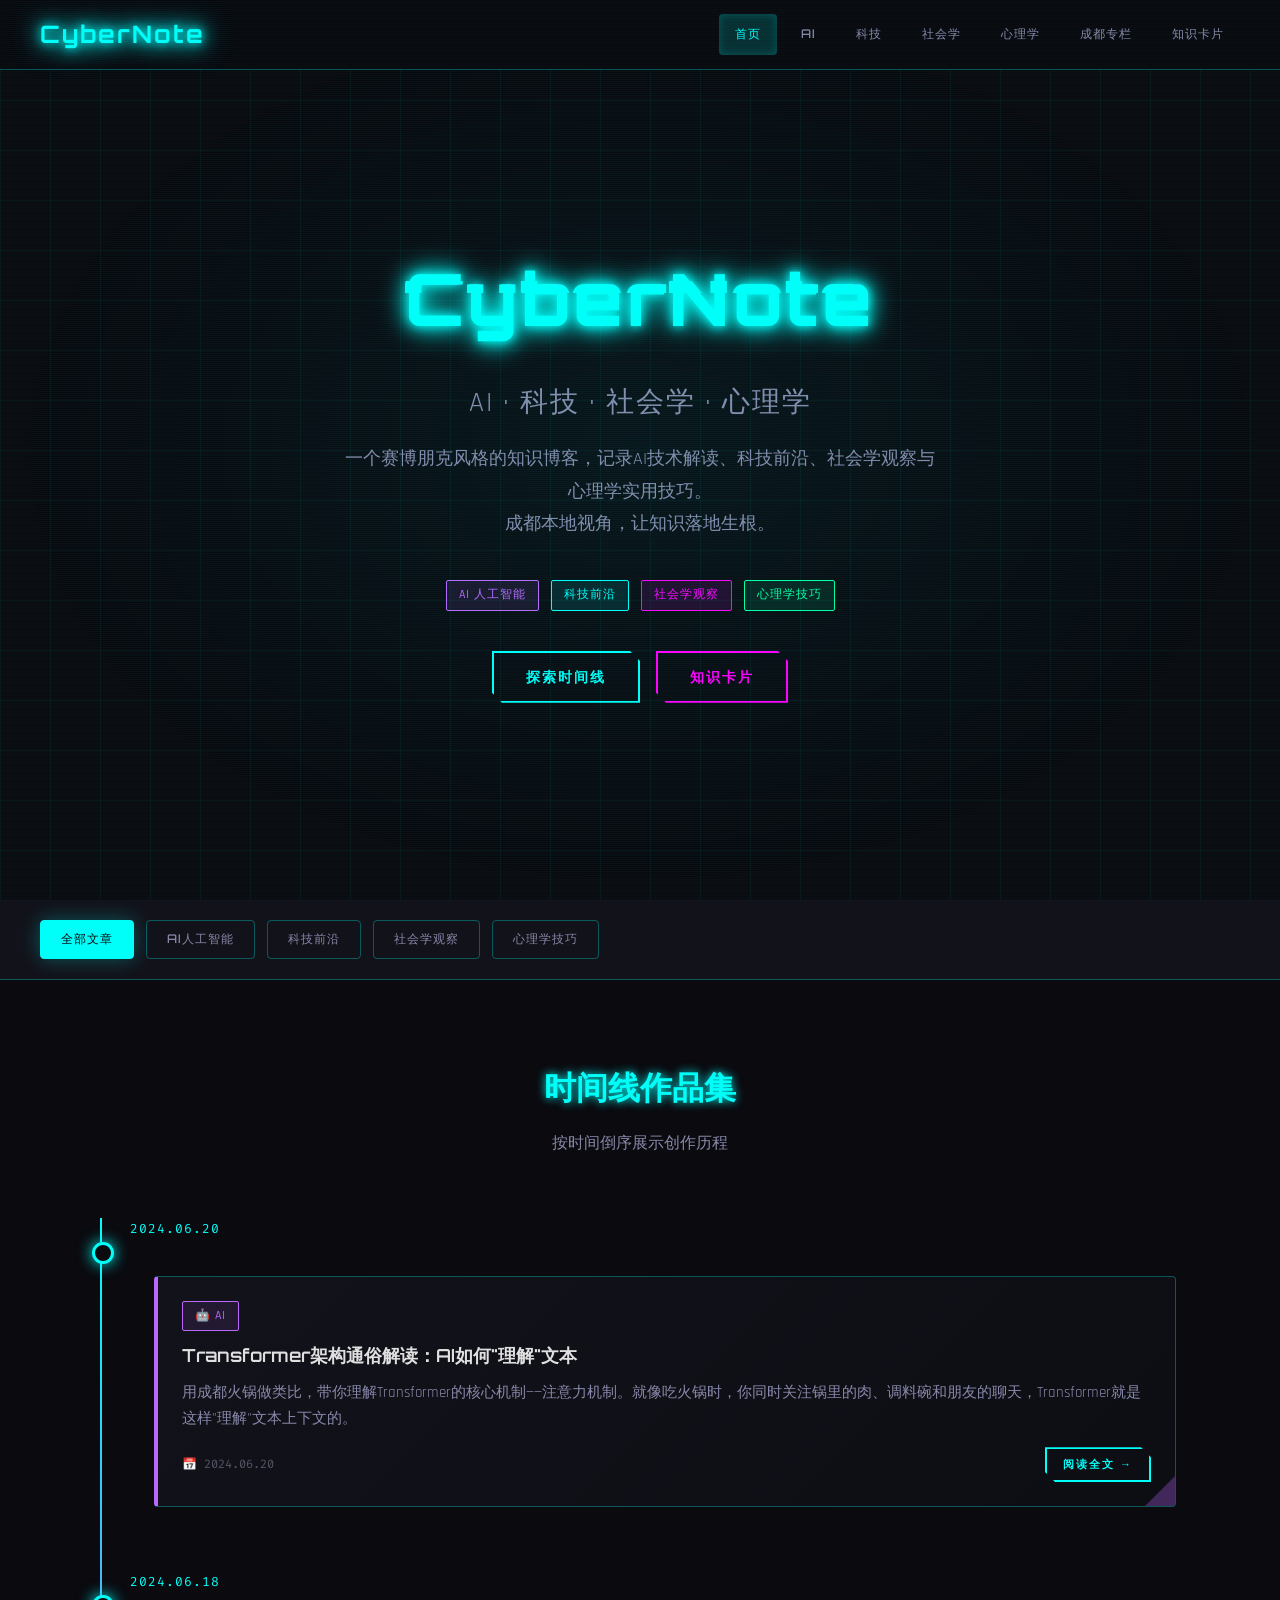
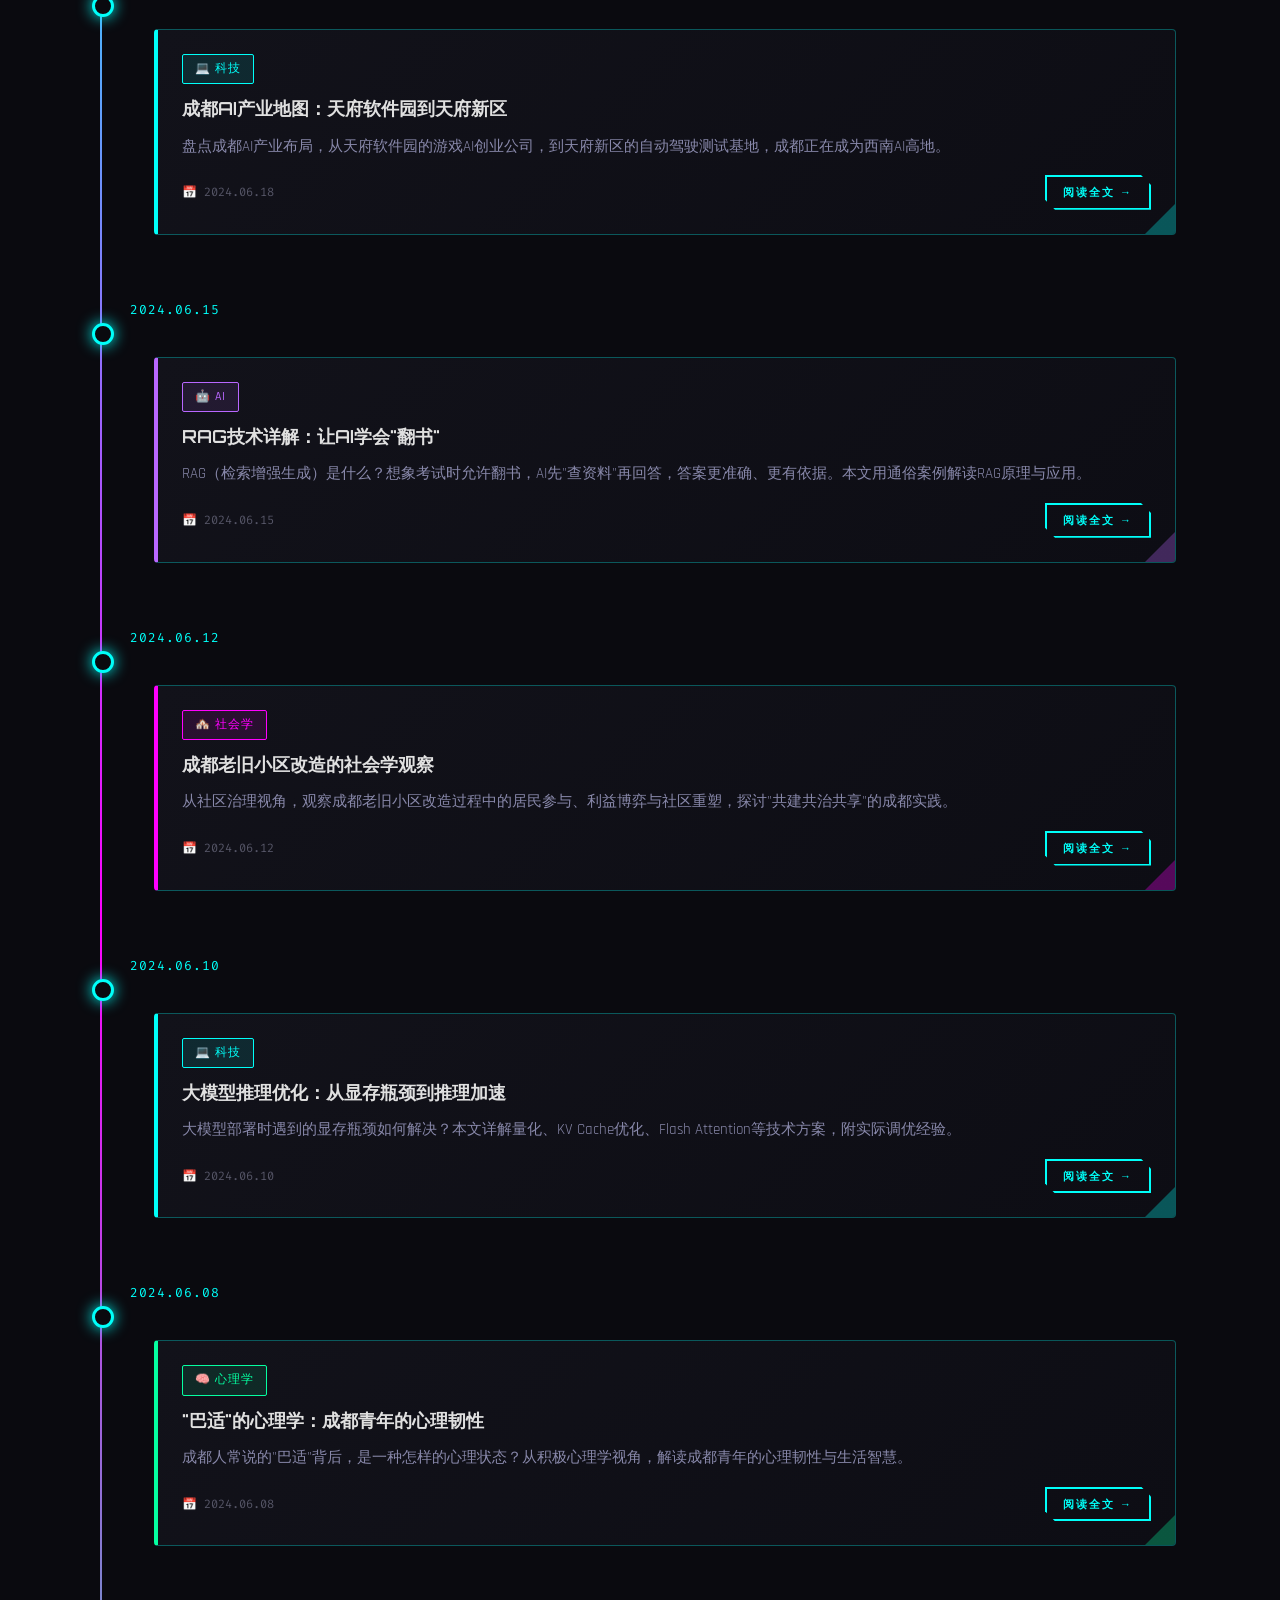
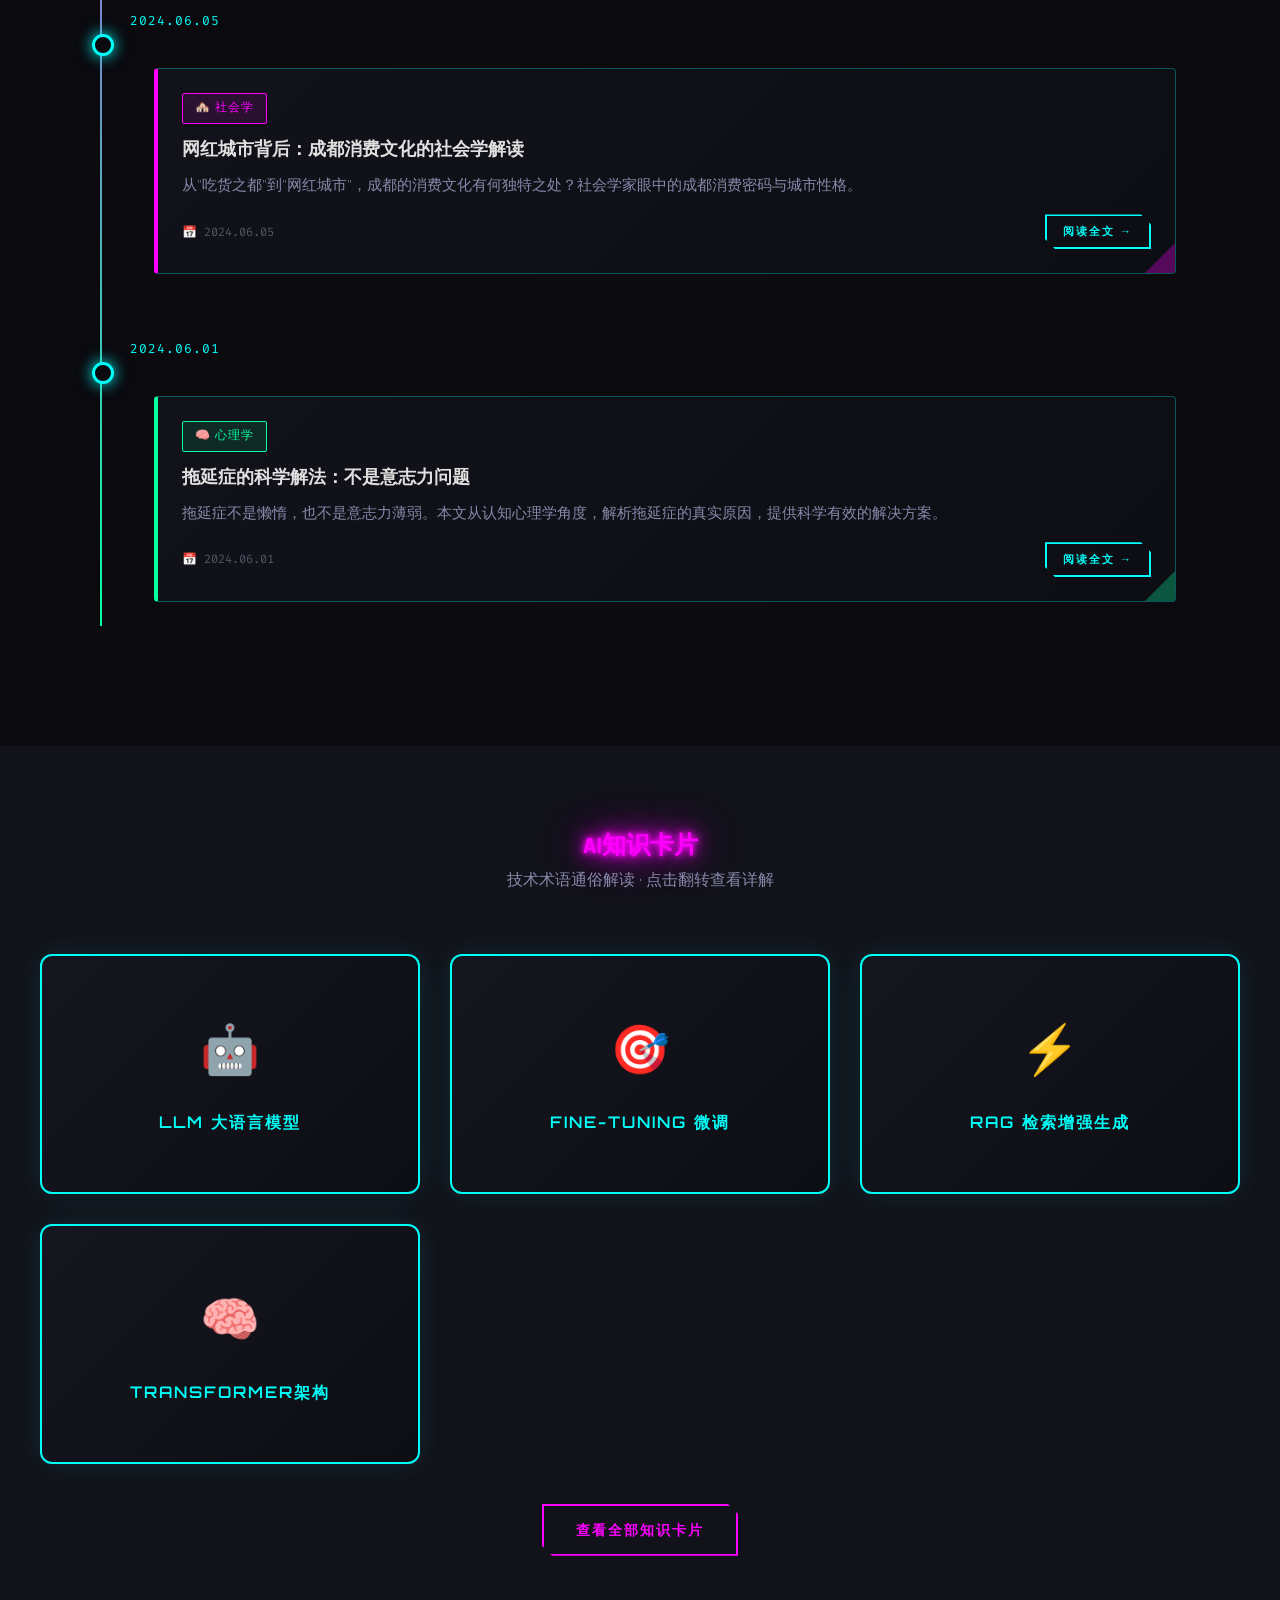
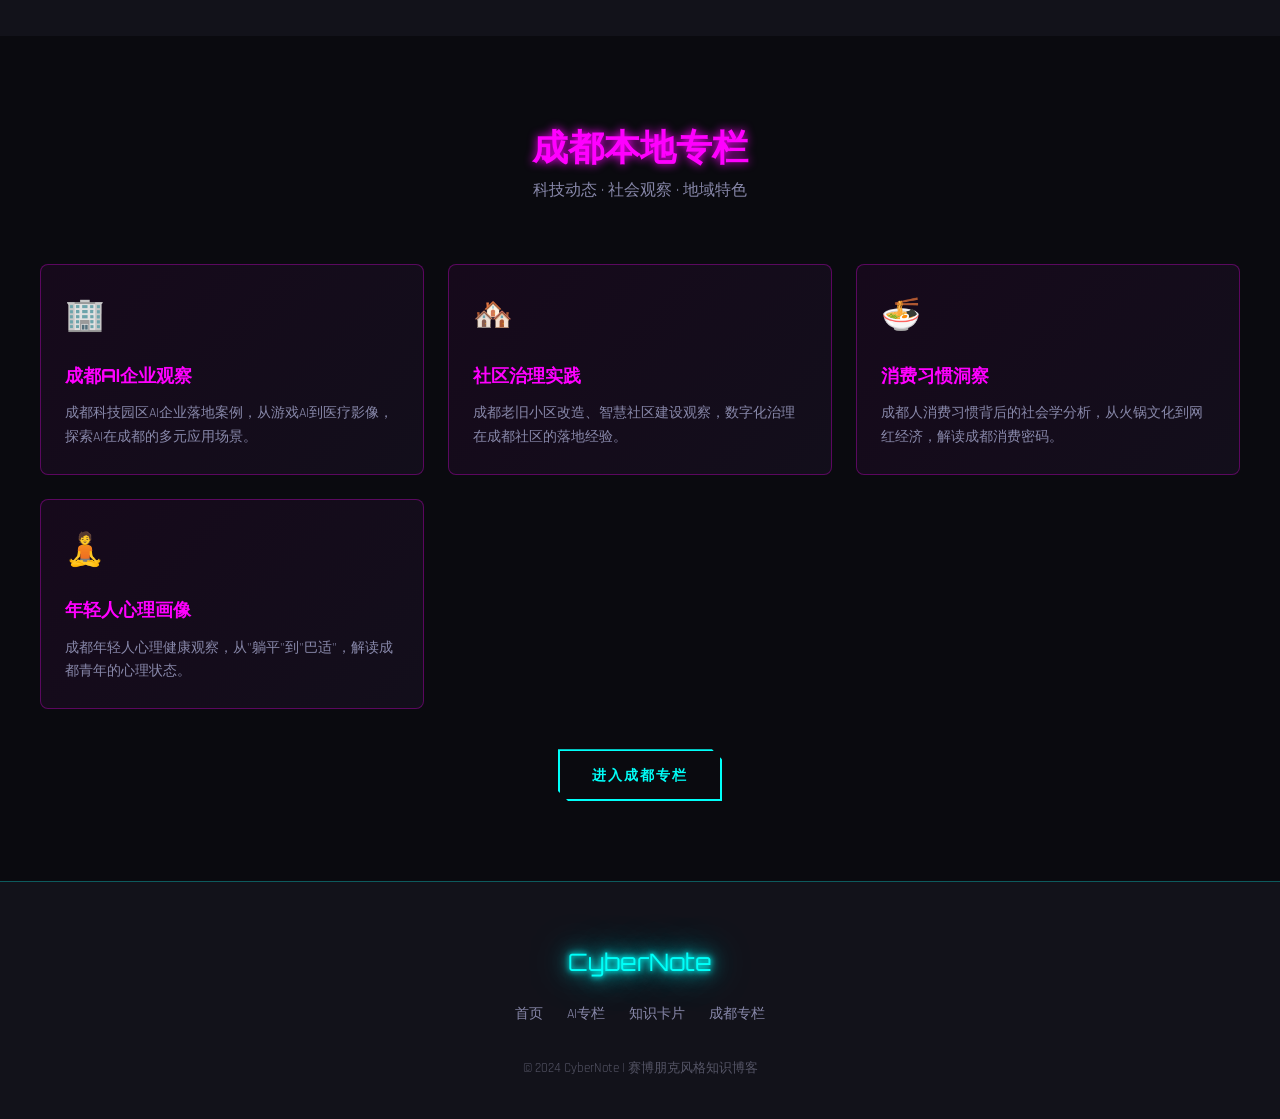
==== index.html @ 1bc3274a "feat: 初始化赛博朋克风格知识博客 - 首页时间线作品集 + 分类筛选 - 5个页面：首页、分类、文章详情、成都专栏、知识卡片 - 赛博朋克视觉特效：扫描线、霓虹发光、故障效果 - 8篇示例文章：" ====
<!DOCTYPE html>
<html lang="zh-CN">
<head>
  <meta charset="UTF-8">
  <meta name="viewport" content="width=device-width, initial-scale=1.0">
  <meta name="description" content="赛博朋克风格个人知识博客 - AI、科技、社会学、心理学">
  <title>CyberNote | 知识博客</title>

  <!-- 样式 -->
  <link rel="stylesheet" href="css/cyberpunk.css">
  <link rel="stylesheet" href="css/style.css">

  <!-- Favicon -->
  <link rel="icon" type="image/svg+xml" href="data:image/svg+xml,<svg xmlns='http://www.w3.org/2000/svg' viewBox='0 0 100 100'><text y='.9em' font-size='90'>⚡</text></svg>">
</head>
<body>
  <!-- 网格背景 -->
  <div class="cyber-grid"></div>

  <!-- 导航栏 -->
  <nav class="navbar">
    <div class="nav-logo">
      <span class="glitch" data-text="CyberNote">CyberNote</span>
    </div>
    <div class="nav-links">
      <a href="index.html" class="nav-link active">首页</a>
      <a href="category.html?cat=ai" class="nav-link">AI</a>
      <a href="category.html?cat=tech" class="nav-link">科技</a>
      <a href="category.html?cat=sociology" class="nav-link">社会学</a>
      <a href="category.html?cat=psychology" class="nav-link">心理学</a>
      <a href="chengdu.html" class="nav-link">成都专栏</a>
      <a href="knowledge.html" class="nav-link">知识卡片</a>
    </div>
  </nav>

  <!-- Hero区域 -->
  <section class="hero">
    <h1 class="hero-title glitch" data-text="CyberNote">CyberNote</h1>
    <p class="hero-subtitle">AI · 科技 · 社会学 · 心理学</p>
    <p class="hero-desc">
      一个赛博朋克风格的知识博客，记录AI技术解读、科技前沿、社会学观察与心理学实用技巧。
      <br>成都本地视角，让知识落地生根。
    </p>

    <div class="hero-tags">
      <span class="cyber-tag ai">AI 人工智能</span>
      <span class="cyber-tag tech">科技前沿</span>
      <span class="cyber-tag sociology">社会学观察</span>
      <span class="cyber-tag psychology">心理学技巧</span>
    </div>

    <div class="hero-cta">
      <a href="#timeline" class="cyber-btn">探索时间线</a>
      <a href="knowledge.html" class="cyber-btn cyber-btn-pink">知识卡片</a>
    </div>
  </section>

  <!-- 分类导航 -->
  <div class="category-nav" id="categoryNav">
    <button class="category-btn active" data-category="all">全部文章</button>
    <button class="category-btn" data-category="ai">AI人工智能</button>
    <button class="category-btn" data-category="tech">科技前沿</button>
    <button class="category-btn" data-category="sociology">社会学观察</button>
    <button class="category-btn" data-category="psychology">心理学技巧</button>
  </div>

  <!-- 时间线作品集 -->
  <section class="timeline-section" id="timeline">
    <div class="timeline-header">
      <h2 class="neon-text">时间线作品集</h2>
      <p style="color: var(--text-secondary);">按时间倒序展示创作历程</p>
    </div>

    <div class="timeline-container" id="timelineContainer">
      <!-- 文章将通过JS动态加载 -->
      <div class="loading" id="loading">
        <div class="loading-bar"></div>
        <div class="loading-bar"></div>
        <div class="loading-bar"></div>
        <div class="loading-bar"></div>
        <div class="loading-bar"></div>
      </div>
    </div>
  </section>

  <!-- AI知识卡片预览 -->
  <section class="knowledge-section">
    <div class="knowledge-header">
      <h2 class="neon-text-pink">AI知识卡片</h2>
      <p style="color: var(--text-secondary);">技术术语通俗解读 · 点击翻转查看详解</p>
    </div>

    <div class="knowledge-grid">
      <div class="knowledge-card">
        <div class="knowledge-card-inner">
          <div class="knowledge-card-front">
            <div class="knowledge-icon">🤖</div>
            <div class="knowledge-title">LLM 大语言模型</div>
          </div>
          <div class="knowledge-card-back">
            <p class="knowledge-desc">
              Large Language Model，像ChatGPT这样的AI，能理解和生成人类语言。
              把它想象成一个读过亿万本书的"超级阅读者"，能回答问题、写文章、甚至写代码。
            </p>
          </div>
        </div>
      </div>

      <div class="knowledge-card">
        <div class="knowledge-card-inner">
          <div class="knowledge-card-front">
            <div class="knowledge-icon">🎯</div>
            <div class="knowledge-title">Fine-tuning 微调</div>
          </div>
          <div class="knowledge-card-back">
            <p class="knowledge-desc">
              就像给AI"上专业课"，在通用能力基础上，针对特定领域（如医疗、法律）进行额外训练，
              让它在该领域表现更专业。
            </p>
          </div>
        </div>
      </div>

      <div class="knowledge-card">
        <div class="knowledge-card-inner">
          <div class="knowledge-card-front">
            <div class="knowledge-icon">⚡</div>
            <div class="knowledge-title">RAG 检索增强生成</div>
          </div>
          <div class="knowledge-card-back">
            <p class="knowledge-desc">
              Retrieval-Augmented Generation，AI先去"查资料"，再回答问题。
              像考试时允许翻书，答案更准确、更有依据。
            </p>
          </div>
        </div>
      </div>

      <div class="knowledge-card">
        <div class="knowledge-card-inner">
          <div class="knowledge-card-front">
            <div class="knowledge-icon">🧠</div>
            <div class="knowledge-title">Transformer架构</div>
          </div>
          <div class="knowledge-card-back">
            <p class="knowledge-desc">
              AI模型的核心"大脑结构"，通过"注意力机制"理解上下文关系。
              想象读书时，你能同时关注这句话和前面的关键词，Transformer就是这样"理解"文本的。
            </p>
          </div>
        </div>
      </div>
    </div>

    <div style="text-align: center; margin-top: 40px;">
      <a href="knowledge.html" class="cyber-btn cyber-btn-pink">查看全部知识卡片</a>
    </div>
  </section>

  <!-- 成都本地专栏预览 -->
  <section class="chengdu-section">
    <div class="chengdu-header">
      <h2 class="neon-text-pink">成都本地专栏</h2>
      <p style="color: var(--text-secondary);">科技动态 · 社会观察 · 地域特色</p>
    </div>

    <div class="chengdu-grid">
      <div class="chengdu-card">
        <div class="chengdu-card-icon">🏢</div>
        <h3>成都AI企业观察</h3>
        <p>成都科技园区AI企业落地案例，从游戏AI到医疗影像，探索AI在成都的多元应用场景。</p>
      </div>

      <div class="chengdu-card">
        <div class="chengdu-card-icon">🏘️</div>
        <h3>社区治理实践</h3>
        <p>成都老旧小区改造、智慧社区建设观察，数字化治理在成都社区的落地经验。</p>
      </div>

      <div class="chengdu-card">
        <div class="chengdu-card-icon">🍜</div>
        <h3>消费习惯洞察</h3>
        <p>成都人消费习惯背后的社会学分析，从火锅文化到网红经济，解读成都消费密码。</p>
      </div>

      <div class="chengdu-card">
        <div class="chengdu-card-icon">🧘</div>
        <h3>年轻人心理画像</h3>
        <p>成都年轻人心理健康观察，从"躺平"到"巴适"，解读成都青年的心理状态。</p>
      </div>
    </div>

    <div style="text-align: center; margin-top: 40px;">
      <a href="chengdu.html" class="cyber-btn">进入成都专栏</a>
    </div>
  </section>

  <!-- Footer -->
  <footer class="footer">
    <div class="footer-logo">
      <span class="neon-text">CyberNote</span>
    </div>
    <div class="footer-links">
      <a href="index.html" class="footer-link">首页</a>
      <a href="category.html?cat=ai" class="footer-link">AI专栏</a>
      <a href="knowledge.html" class="footer-link">知识卡片</a>
      <a href="chengdu.html" class="footer-link">成都专栏</a>
    </div>
    <p class="footer-copyright">
      © 2024 CyberNote | 赛博朋克风格知识博客
    </p>
  </footer>

  <!-- JavaScript -->
  <script src="js/main.js"></script>
</body>
</html>
---- css/cyberpunk.css ----
/* ==========================================
   赛博朋克核心特效 - Cyberpunk Effects
   ========================================== */

/* Google Fonts: 科技感字体 */
@import url('https://fonts.googleapis.com/css2?family=Orbitron:wght@400;500;600;700;800;900&family=Rajdhani:wght@300;400;500;600;700&family=Fira+Code:wght@300;400;500;600;700&display=swap');

/* ==========================================
   CSS变量 - 配色方案
   ========================================== */
:root {
  /* 背景色 */
  --bg-primary: #0a0a0f;
  --bg-secondary: #12121a;
  --bg-tertiary: #0d0d14;
  --bg-card: #16161f;

  /* 霓虹色调 */
  --neon-cyan: #00fff9;
  --neon-pink: #ff00ff;
  --neon-red: #ff2a6d;
  --neon-green: #05ffa1;
  --neon-purple: #b967ff;
  --neon-yellow: #f9f002;
  --neon-orange: #ff6b35;

  /* 文字色 */
  --text-primary: #e0e0e0;
  --text-secondary: #8888aa;
  --text-muted: #555566;
  --text-highlight: #00fff9;

  /* 边框色 */
  --border-cyan: rgba(0, 255, 249, 0.3);
  --border-pink: rgba(255, 0, 255, 0.3);

  /* 发光效果 */
  --glow-cyan: 0 0 10px #00fff9, 0 0 20px #00fff9, 0 0 30px #00fff9;
  --glow-pink: 0 0 10px #ff00ff, 0 0 20px #ff00ff, 0 0 30px #ff00ff;
  --glow-green: 0 0 10px #05ffa1, 0 0 20px #05ffa1, 0 0 30px #05ffa1;
}

/* ==========================================
   CRT扫描线效果
   ========================================== */
body::before {
  content: '';
  position: fixed;
  top: 0;
  left: 0;
  width: 100%;
  height: 100%;
  background: repeating-linear-gradient(
    0deg,
    rgba(0, 255, 249, 0.03) 0px,
    rgba(0, 255, 249, 0.03) 1px,
    transparent 1px,
    transparent 2px
  );
  pointer-events: none;
  z-index: 99999;
  animation: scanlines 8s linear infinite;
}

@keyframes scanlines {
  0% { background-position: 0 0; }
  100% { background-position: 0 100%; }
}

/* ==========================================
   网格背景
   ========================================== */
.cyber-grid {
  position: fixed;
  top: 0;
  left: 0;
  width: 100%;
  height: 100%;
  background-image:
    linear-gradient(rgba(0, 255, 249, 0.05) 1px, transparent 1px),
    linear-gradient(90deg, rgba(0, 255, 249, 0.05) 1px, transparent 1px);
  background-size: 50px 50px;
  pointer-events: none;
  z-index: -1;
}

/* ==========================================
   霓虹文字效果
   ========================================== */
.neon-text {
  color: var(--neon-cyan);
  text-shadow:
    0 0 5px var(--neon-cyan),
    0 0 10px var(--neon-cyan),
    0 0 20px var(--neon-cyan),
    0 0 40px var(--neon-cyan);
}

.neon-text-pink {
  color: var(--neon-pink);
  text-shadow:
    0 0 5px var(--neon-pink),
    0 0 10px var(--neon-pink),
    0 0 20px var(--neon-pink),
    0 0 40px var(--neon-pink);
}

.neon-text-green {
  color: var(--neon-green);
  text-shadow:
    0 0 5px var(--neon-green),
    0 0 10px var(--neon-green),
    0 0 20px var(--neon-green);
}

/* ==========================================
   故障文字效果 (Glitch Effect)
   ========================================== */
.glitch {
  position: relative;
  animation: glitch-skew 1s infinite linear alternate-reverse;
}

.glitch::before,
.glitch::after {
  content: attr(data-text);
  position: absolute;
  top: 0;
  left: 0;
  width: 100%;
  height: 100%;
}

.glitch::before {
  left: 2px;
  text-shadow: -2px 0 var(--neon-pink);
  clip: rect(44px, 450px, 56px, 0);
  animation: glitch-anim 5s infinite linear alternate-reverse;
}

.glitch::after {
  left: -2px;
  text-shadow: -2px 0 var(--neon-cyan);
  clip: rect(44px, 450px, 56px, 0);
  animation: glitch-anim2 1s infinite linear alternate-reverse;
}

@keyframes glitch-anim {
  0% { clip: rect(31px, 9999px, 94px, 0); }
  5% { clip: rect(70px, 9999px, 71px, 0); }
  10% { clip: rect(29px, 9999px, 24px, 0); }
  15% { clip: rect(54px, 9999px, 36px, 0); }
  20% { clip: rect(80px, 9999px, 14px, 0); }
  25% { clip: rect(75px, 9999px, 65px, 0); }
  30% { clip: rect(23px, 9999px, 89px, 0); }
  35% { clip: rect(15px, 9999px, 91px, 0); }
  40% { clip: rect(54px, 9999px, 65px, 0); }
  45% { clip: rect(75px, 9999px, 65px, 0); }
  50% { clip: rect(70px, 9999px, 14px, 0); }
  55% { clip: rect(56px, 9999px, 29px, 0); }
  60% { clip: rect(44px, 9999px, 54px, 0); }
  65% { clip: rect(36px, 9999px, 39px, 0); }
  70% { clip: rect(67px, 9999px, 21px, 0); }
  75% { clip: rect(32px, 9999px, 85px, 0); }
  80% { clip: rect(24px, 9999px, 23px, 0); }
  85% { clip: rect(57px, 9999px, 98px, 0); }
  90% { clip: rect(31px, 9999px, 44px, 0); }
  95% { clip: rect(28px, 9999px, 89px, 0); }
  100% { clip: rect(31px, 9999px, 94px, 0); }
}

@keyframes glitch-anim2 {
  0% { clip: rect(65px, 9999px, 99px, 0); }
  5% { clip: rect(52px, 9999px, 60px, 0); }
  10% { clip: rect(79px, 9999px, 53px, 0); }
  15% { clip: rect(75px, 9999px, 14px, 0); }
  20% { clip: rect(23px, 9999px, 89px, 0); }
  25% { clip: rect(15px, 9999px, 91px, 0); }
  30% { clip: rect(70px, 9999px, 14px, 0); }
  35% { clip: rect(44px, 9999px, 54px, 0); }
  40% { clip: rect(56px, 9999px, 29px, 0); }
  45% { clip: rect(67px, 9999px, 21px, 0); }
  50% { clip: rect(32px, 9999px, 85px, 0); }
  55% { clip: rect(28px, 9999px, 89px, 0); }
  60% { clip: rect(31px, 9999px, 94px, 0); }
  65% { clip: rect(54px, 9999px, 65px, 0); }
  70% { clip: rect(80px, 9999px, 14px, 0); }
  75% { clip: rect(75px, 9999px, 65px, 0); }
  80% { clip: rect(29px, 9999px, 24px, 0); }
  85% { clip: rect(23px, 9999px, 89px, 0); }
  90% { clip: rect(70px, 9999px, 71px, 0); }
  95% { clip: rect(31px, 9999px, 44px, 0); }
  100% { clip: rect(54px, 9999px, 36px, 0); }
}

@keyframes glitch-skew {
  0% { transform: skew(0deg); }
  10% { transform: skew(-1deg); }
  20% { transform: skew(0deg); }
  30% { transform: skew(1deg); }
  40% { transform: skew(0deg); }
  50% { transform: skew(-0.5deg); }
  60% { transform: skew(0deg); }
  70% { transform: skew(0.5deg); }
  80% { transform: skew(0deg); }
  90% { transform: skew(-0.2deg); }
  100% { transform: skew(0deg); }
}

/* ==========================================
   霓虹按钮
   ========================================== */
.cyber-btn {
  display: inline-block;
  background: transparent;
  border: 2px solid var(--neon-cyan);
  color: var(--neon-cyan);
  padding: 12px 32px;
  font-family: 'Orbitron', sans-serif;
  font-size: 14px;
  font-weight: 600;
  text-transform: uppercase;
  letter-spacing: 2px;
  text-decoration: none;
  position: relative;
  cursor: pointer;
  transition: all 0.3s ease;
  clip-path: polygon(
    0 0,
    calc(100% - 10px) 0,
    100% 10px,
    100% 100%,
    10px 100%,
    0 calc(100% - 10px)
  );
}

.cyber-btn::before {
  content: '';
  position: absolute;
  top: 0;
  left: 0;
  width: 100%;
  height: 100%;
  background: var(--neon-cyan);
  opacity: 0;
  transition: opacity 0.3s ease;
  z-index: -1;
}

.cyber-btn:hover {
  color: var(--bg-primary);
  box-shadow: var(--glow-cyan);
}

.cyber-btn:hover::before {
  opacity: 1;
}

.cyber-btn-pink {
  border-color: var(--neon-pink);
  color: var(--neon-pink);
}

.cyber-btn-pink::before {
  background: var(--neon-pink);
}

.cyber-btn-pink:hover {
  box-shadow: var(--glow-pink);
}

/* ==========================================
   文章卡片
   ========================================== */
.article-card {
  background: linear-gradient(135deg, var(--bg-secondary) 0%, var(--bg-tertiary) 100%);
  border: 1px solid var(--border-cyan);
  border-left: 4px solid var(--neon-cyan);
  border-radius: 4px;
  padding: 24px;
  position: relative;
  overflow: hidden;
  transition: all 0.4s ease;
}

.article-card::before {
  content: '';
  position: absolute;
  top: 0;
  left: 0;
  width: 100%;
  height: 2px;
  background: linear-gradient(90deg, transparent, var(--neon-cyan), transparent);
  transform: translateX(-100%);
  transition: transform 0.6s ease;
}

.article-card::after {
  content: '';
  position: absolute;
  bottom: 0;
  right: 0;
  width: 0;
  height: 0;
  border-style: solid;
  border-width: 0 0 30px 30px;
  border-color: transparent transparent var(--neon-cyan) transparent;
  opacity: 0.3;
}

.article-card:hover::before {
  transform: translateX(100%);
}

.article-card:hover {
  border-color: var(--neon-cyan);
  box-shadow: 0 0 40px rgba(0, 255, 249, 0.15);
  transform: translateY(-8px);
}

.article-card.pink {
  border-left-color: var(--neon-pink);
}

.article-card.pink::before {
  background: linear-gradient(90deg, transparent, var(--neon-pink), transparent);
}

.article-card.pink::after {
  border-color: transparent transparent var(--neon-pink) transparent;
}

.article-card.pink:hover {
  border-color: var(--neon-pink);
  box-shadow: 0 0 40px rgba(255, 0, 255, 0.15);
}

.article-card.green {
  border-left-color: var(--neon-green);
}

.article-card.green::before {
  background: linear-gradient(90deg, transparent, var(--neon-green), transparent);
}

.article-card.green::after {
  border-color: transparent transparent var(--neon-green) transparent;
}

.article-card.green:hover {
  border-color: var(--neon-green);
  box-shadow: 0 0 40px rgba(5, 255, 161, 0.15);
}

.article-card.purple {
  border-left-color: var(--neon-purple);
}

.article-card.purple::before {
  background: linear-gradient(90deg, transparent, var(--neon-purple), transparent);
}

.article-card.purple::after {
  border-color: transparent transparent var(--neon-purple) transparent;
}

.article-card.purple:hover {
  border-color: var(--neon-purple);
  box-shadow: 0 0 40px rgba(185, 103, 255, 0.15);
}

/* ==========================================
   标签样式
   ========================================== */
.cyber-tag {
  display: inline-block;
  padding: 4px 12px;
  font-size: 12px;
  font-family: 'Rajdhani', sans-serif;
  font-weight: 500;
  text-transform: uppercase;
  letter-spacing: 1px;
  border-radius: 2px;
  background: rgba(0, 255, 249, 0.1);
  border: 1px solid var(--neon-cyan);
  color: var(--neon-cyan);
  transition: all 0.3s ease;
}

.cyber-tag:hover {
  background: var(--neon-cyan);
  color: var(--bg-primary);
}

.cyber-tag.ai {
  background: rgba(185, 103, 255, 0.1);
  border-color: var(--neon-purple);
  color: var(--neon-purple);
}

.cyber-tag.ai:hover {
  background: var(--neon-purple);
  color: var(--bg-primary);
}

.cyber-tag.tech {
  background: rgba(0, 255, 249, 0.1);
  border-color: var(--neon-cyan);
  color: var(--neon-cyan);
}

.cyber-tag.sociology {
  background: rgba(255, 0, 255, 0.1);
  border-color: var(--neon-pink);
  color: var(--neon-pink);
}

.cyber-tag.sociology:hover {
  background: var(--neon-pink);
  color: var(--bg-primary);
}

.cyber-tag.psychology {
  background: rgba(5, 255, 161, 0.1);
  border-color: var(--neon-green);
  color: var(--neon-green);
}

.cyber-tag.psychology:hover {
  background: var(--neon-green);
  color: var(--bg-primary);
}

/* ==========================================
   数据流动画
   ========================================== */
.data-flow {
  position: relative;
  overflow: hidden;
}

.data-flow::before {
  content: '';
  position: absolute;
  top: 0;
  left: -100%;
  width: 100%;
  height: 2px;
  background: linear-gradient(90deg, transparent, var(--neon-cyan), transparent);
  animation: data-flow 3s ease-in-out infinite;
}

@keyframes data-flow {
  0% { left: -100%; }
  50% { left: 100%; }
  100% { left: 100%; }
}

/* ==========================================
   脉冲动画
   ========================================== */
.pulse {
  animation: pulse 2s ease-in-out infinite;
}

@keyframes pulse {
  0%, 100% {
    opacity: 1;
    box-shadow: 0 0 0 0 rgba(0, 255, 249, 0.4);
  }
  50% {
    opacity: 0.8;
    box-shadow: 0 0 0 20px rgba(0, 255, 249, 0);
  }
}

/* ==========================================
   打字机效果
   ========================================== */
.typing {
  overflow: hidden;
  white-space: nowrap;
  border-right: 2px solid var(--neon-cyan);
  animation: typing 3s steps(30) 1s forwards, blink 0.7s step-end infinite;
}

@keyframes typing {
  from { width: 0; }
  to { width: 100%; }
}

@keyframes blink {
  50% { border-color: transparent; }
}

/* ==========================================
   导航栏样式
   ========================================== */
.cyber-nav {
  background: rgba(10, 10, 15, 0.95);
  backdrop-filter: blur(10px);
  border-bottom: 1px solid var(--border-cyan);
  position: fixed;
  top: 0;
  left: 0;
  width: 100%;
  z-index: 1000;
}

.cyber-nav-link {
  font-family: 'Orbitron', sans-serif;
  font-size: 13px;
  font-weight: 500;
  color: var(--text-secondary);
  text-decoration: none;
  text-transform: uppercase;
  letter-spacing: 1px;
  padding: 8px 16px;
  position: relative;
  transition: all 0.3s ease;
}

.cyber-nav-link::after {
  content: '';
  position: absolute;
  bottom: 0;
  left: 50%;
  width: 0;
  height: 2px;
  background: var(--neon-cyan);
  transition: all 0.3s ease;
  transform: translateX(-50%);
}

.cyber-nav-link:hover {
  color: var(--neon-cyan);
}

.cyber-nav-link:hover::after {
  width: 100%;
}

.cyber-nav-link.active {
  color: var(--neon-cyan);
}

.cyber-nav-link.active::after {
  width: 100%;
}

/* ==========================================
   知识卡片翻转效果
   ========================================== */
.flip-card {
  perspective: 1000px;
  width: 300px;
  height: 200px;
}

.flip-card-inner {
  position: relative;
  width: 100%;
  height: 100%;
  text-align: center;
  transition: transform 0.6s;
  transform-style: preserve-3d;
}

.flip-card:hover .flip-card-inner {
  transform: rotateY(180deg);
}

.flip-card-front,
.flip-card-back {
  position: absolute;
  width: 100%;
  height: 100%;
  backface-visibility: hidden;
  border: 2px solid var(--neon-cyan);
  border-radius: 8px;
  display: flex;
  align-items: center;
  justify-content: center;
  flex-direction: column;
  padding: 20px;
  background: var(--bg-secondary);
}

.flip-card-back {
  transform: rotateY(180deg);
  background: var(--bg-tertiary);
}

/* ==========================================
   时间线样式
   ========================================== */
.timeline {
  position: relative;
  padding-left: 40px;
}

.timeline::before {
  content: '';
  position: absolute;
  left: 15px;
  top: 0;
  bottom: 0;
  width: 2px;
  background: linear-gradient(180deg, var(--neon-cyan), var(--neon-pink), var(--neon-green));
}

.timeline-item {
  position: relative;
  margin-bottom: 40px;
}

.timeline-item::before {
  content: '';
  position: absolute;
  left: -33px;
  top: 8px;
  width: 16px;
  height: 16px;
  background: var(--bg-primary);
  border: 2px solid var(--neon-cyan);
  border-radius: 50%;
  box-shadow: 0 0 10px var(--neon-cyan);
}

/* ==========================================
   响应式调整
   ========================================== */
@media (max-width: 768px) {
  .glitch::before,
  .glitch::after {
    display: none;
  }

  body::before {
    display: none;
  }
}
---- css/style.css ----
/* ==========================================
   主样式文件 - Main Styles
   ========================================== */

/* 基础重置 */
* {
  margin: 0;
  padding: 0;
  box-sizing: border-box;
}

html {
  scroll-behavior: smooth;
}

body {
  font-family: 'Rajdhani', -apple-system, BlinkMacSystemFont, 'Segoe UI', sans-serif;
  font-size: 16px;
  line-height: 1.7;
  color: var(--text-primary);
  background: var(--bg-primary);
  min-height: 100vh;
}

a {
  color: var(--neon-cyan);
  text-decoration: none;
  transition: all 0.3s ease;
}

a:hover {
  color: var(--neon-pink);
}

/* ==========================================
   导航栏
   ========================================== */
.navbar {
  position: fixed;
  top: 0;
  left: 0;
  width: 100%;
  height: 70px;
  background: rgba(10, 10, 15, 0.95);
  backdrop-filter: blur(10px);
  border-bottom: 1px solid var(--border-cyan);
  z-index: 1000;
  display: flex;
  align-items: center;
  justify-content: space-between;
  padding: 0 40px;
}

.nav-logo {
  font-family: 'Orbitron', sans-serif;
  font-size: 24px;
  font-weight: 700;
  color: var(--neon-cyan);
  text-shadow: var(--glow-cyan);
  letter-spacing: 2px;
}

.nav-links {
  display: flex;
  gap: 8px;
}

.nav-link {
  font-family: 'Orbitron', sans-serif;
  font-size: 12px;
  font-weight: 500;
  color: var(--text-secondary);
  text-transform: uppercase;
  letter-spacing: 1px;
  padding: 10px 16px;
  border-radius: 4px;
  transition: all 0.3s ease;
}

.nav-link:hover {
  color: var(--neon-cyan);
  background: rgba(0, 255, 249, 0.1);
}

.nav-link.active {
  color: var(--neon-cyan);
  background: rgba(0, 255, 249, 0.15);
  box-shadow: inset 0 0 10px rgba(0, 255, 249, 0.2);
}

/* ==========================================
   Hero区域
   ========================================== */
.hero {
  min-height: 100vh;
  display: flex;
  flex-direction: column;
  align-items: center;
  justify-content: center;
  text-align: center;
  padding: 120px 20px 80px;
  position: relative;
  overflow: hidden;
}

.hero::before {
  content: '';
  position: absolute;
  top: 0;
  left: 0;
  width: 100%;
  height: 100%;
  background: radial-gradient(ellipse at center, rgba(0, 255, 249, 0.05) 0%, transparent 70%);
  pointer-events: none;
}

.hero-title {
  font-family: 'Orbitron', sans-serif;
  font-size: clamp(36px, 8vw, 72px);
  font-weight: 800;
  color: var(--neon-cyan);
  text-shadow: var(--glow-cyan);
  margin-bottom: 20px;
  letter-spacing: 4px;
}

.hero-subtitle {
  font-family: 'Rajdhani', sans-serif;
  font-size: clamp(18px, 3vw, 28px);
  font-weight: 400;
  color: var(--text-secondary);
  margin-bottom: 16px;
  letter-spacing: 2px;
}

.hero-desc {
  font-size: 18px;
  color: var(--text-secondary);
  max-width: 600px;
  margin-bottom: 40px;
  line-height: 1.8;
}

.hero-tags {
  display: flex;
  gap: 12px;
  flex-wrap: wrap;
  justify-content: center;
  margin-bottom: 40px;
}

.hero-cta {
  display: flex;
  gap: 16px;
  flex-wrap: wrap;
  justify-content: center;
}

/* ==========================================
   分类导航
   ========================================== */
.category-nav {
  display: flex;
  gap: 12px;
  padding: 20px 40px;
  background: var(--bg-secondary);
  border-bottom: 1px solid var(--border-cyan);
  overflow-x: auto;
  position: sticky;
  top: 70px;
  z-index: 100;
}

.category-btn {
  font-family: 'Orbitron', sans-serif;
  font-size: 12px;
  font-weight: 500;
  text-transform: uppercase;
  letter-spacing: 1px;
  padding: 10px 20px;
  background: transparent;
  border: 1px solid var(--border-cyan);
  color: var(--text-secondary);
  border-radius: 4px;
  cursor: pointer;
  transition: all 0.3s ease;
  white-space: nowrap;
}

.category-btn:hover {
  border-color: var(--neon-cyan);
  color: var(--neon-cyan);
  background: rgba(0, 255, 249, 0.05);
}

.category-btn.active {
  border-color: var(--neon-cyan);
  color: var(--bg-primary);
  background: var(--neon-cyan);
  box-shadow: 0 0 20px rgba(0, 255, 249, 0.3);
}

/* ==========================================
   时间线
   ========================================== */
.timeline-section {
  padding: 80px 40px;
  max-width: 1200px;
  margin: 0 auto;
}

.timeline-header {
  text-align: center;
  margin-bottom: 60px;
}

.timeline-header h2 {
  font-family: 'Orbitron', sans-serif;
  font-size: 32px;
  color: var(--neon-cyan);
  text-shadow: 0 0 10px var(--neon-cyan);
  margin-bottom: 16px;
}

.timeline-container {
  position: relative;
  padding-left: 50px;
}

.timeline-container::before {
  content: '';
  position: absolute;
  left: 20px;
  top: 0;
  bottom: 0;
  width: 2px;
  background: linear-gradient(
    180deg,
    var(--neon-cyan) 0%,
    var(--neon-pink) 50%,
    var(--neon-green) 100%
  );
}

.timeline-item {
  position: relative;
  margin-bottom: 40px;
}

.timeline-item::before {
  content: '';
  position: absolute;
  left: -38px;
  top: 24px;
  width: 16px;
  height: 16px;
  background: var(--bg-primary);
  border: 3px solid var(--neon-cyan);
  border-radius: 50%;
  box-shadow: 0 0 15px var(--neon-cyan);
  z-index: 1;
}

.timeline-date {
  font-family: 'Fira Code', monospace;
  font-size: 13px;
  color: var(--neon-cyan);
  margin-bottom: 12px;
  letter-spacing: 1px;
}

.timeline-content {
  padding: 24px;
}

/* ==========================================
   文章网格
   ========================================== */
.articles-grid {
  display: grid;
  grid-template-columns: repeat(auto-fill, minmax(350px, 1fr));
  gap: 24px;
  padding: 40px;
  max-width: 1400px;
  margin: 0 auto;
}

.article-card {
  display: flex;
  flex-direction: column;
}

.article-meta {
  display: flex;
  align-items: center;
  gap: 12px;
  margin-bottom: 12px;
}

.article-date {
  font-family: 'Fira Code', monospace;
  font-size: 12px;
  color: var(--text-muted);
}

.article-title {
  font-family: 'Orbitron', sans-serif;
  font-size: 18px;
  font-weight: 600;
  color: var(--text-primary);
  margin-bottom: 12px;
  line-height: 1.4;
}

.article-title:hover {
  color: var(--neon-cyan);
}

.article-excerpt {
  font-size: 15px;
  color: var(--text-secondary);
  margin-bottom: 16px;
  line-height: 1.7;
  display: -webkit-box;
  -webkit-line-clamp: 3;
  -webkit-box-orient: vertical;
  overflow: hidden;
}

.article-footer {
  display: flex;
  align-items: center;
  justify-content: space-between;
  margin-top: auto;
}

/* ==========================================
   知识卡片区域
   ========================================== */
.knowledge-section {
  padding: 80px 40px;
  background: var(--bg-secondary);
}

.knowledge-header {
  text-align: center;
  margin-bottom: 60px;
}

.knowledge-grid {
  display: grid;
  grid-template-columns: repeat(auto-fill, minmax(280px, 1fr));
  gap: 30px;
  max-width: 1200px;
  margin: 0 auto;
}

.knowledge-card {
  perspective: 1000px;
  height: 240px;
  cursor: pointer;
}

.knowledge-card-inner {
  position: relative;
  width: 100%;
  height: 100%;
  text-align: center;
  transition: transform 0.8s cubic-bezier(0.175, 0.885, 0.32, 1.275);
  transform-style: preserve-3d;
}

.knowledge-card:hover .knowledge-card-inner {
  transform: rotateY(180deg);
}

.knowledge-card-front,
.knowledge-card-back {
  position: absolute;
  width: 100%;
  height: 100%;
  backface-visibility: hidden;
  border-radius: 12px;
  padding: 30px;
  display: flex;
  flex-direction: column;
  align-items: center;
  justify-content: center;
}

.knowledge-card-front {
  background: linear-gradient(135deg, var(--bg-card) 0%, var(--bg-tertiary) 100%);
  border: 2px solid var(--neon-cyan);
  box-shadow: 0 0 30px rgba(0, 255, 249, 0.1);
}

.knowledge-card-back {
  background: var(--bg-tertiary);
  border: 2px solid var(--neon-pink);
  transform: rotateY(180deg);
  box-shadow: 0 0 30px rgba(255, 0, 255, 0.1);
}

.knowledge-icon {
  font-size: 48px;
  margin-bottom: 16px;
}

.knowledge-title {
  font-family: 'Orbitron', sans-serif;
  font-size: 16px;
  font-weight: 600;
  color: var(--neon-cyan);
  text-transform: uppercase;
  letter-spacing: 2px;
}

.knowledge-desc {
  font-size: 14px;
  color: var(--text-secondary);
  line-height: 1.7;
}

/* ==========================================
   成都本地专栏
   ========================================== */
.chengdu-section {
  padding: 80px 40px;
}

.chengdu-header {
  text-align: center;
  margin-bottom: 60px;
}

.chengdu-header h2 {
  font-family: 'Orbitron', sans-serif;
  font-size: 36px;
  color: var(--neon-pink);
  text-shadow: 0 0 10px var(--neon-pink);
}

.chengdu-grid {
  display: grid;
  grid-template-columns: repeat(auto-fill, minmax(300px, 1fr));
  gap: 24px;
  max-width: 1200px;
  margin: 0 auto;
}

.chengdu-card {
  background: linear-gradient(135deg, rgba(255, 0, 255, 0.05) 0%, rgba(185, 103, 255, 0.05) 100%);
  border: 1px solid var(--border-pink);
  border-radius: 8px;
  padding: 24px;
  transition: all 0.4s ease;
}

.chengdu-card:hover {
  border-color: var(--neon-pink);
  box-shadow: 0 0 40px rgba(255, 0, 255, 0.15);
  transform: translateY(-5px);
}

.chengdu-card-icon {
  font-size: 32px;
  margin-bottom: 16px;
}

.chengdu-card h3 {
  font-family: 'Orbitron', sans-serif;
  font-size: 18px;
  color: var(--neon-pink);
  margin-bottom: 12px;
}

.chengdu-card p {
  font-size: 14px;
  color: var(--text-secondary);
  line-height: 1.7;
}

/* ==========================================
   Footer
   ========================================== */
.footer {
  background: var(--bg-secondary);
  border-top: 1px solid var(--border-cyan);
  padding: 60px 40px 40px;
  text-align: center;
}

.footer-logo {
  font-family: 'Orbitron', sans-serif;
  font-size: 24px;
  color: var(--neon-cyan);
  text-shadow: var(--glow-cyan);
  margin-bottom: 20px;
}

.footer-links {
  display: flex;
  gap: 24px;
  justify-content: center;
  margin-bottom: 30px;
  flex-wrap: wrap;
}

.footer-link {
  font-size: 14px;
  color: var(--text-secondary);
  transition: color 0.3s ease;
}

.footer-link:hover {
  color: var(--neon-cyan);
}

.footer-copyright {
  font-size: 13px;
  color: var(--text-muted);
}

/* ==========================================
   文章详情页
   ========================================== */
.post-container {
  max-width: 900px;
  margin: 100px auto 60px;
  padding: 40px;
}

.post-header {
  margin-bottom: 40px;
  padding-bottom: 30px;
  border-bottom: 1px solid var(--border-cyan);
}

.post-title {
  font-family: 'Orbitron', sans-serif;
  font-size: 32px;
  color: var(--text-primary);
  margin-bottom: 20px;
  line-height: 1.4;
}

.post-meta {
  display: flex;
  align-items: center;
  gap: 20px;
  font-size: 14px;
  color: var(--text-secondary);
}

.post-content {
  font-size: 17px;
  line-height: 1.9;
  color: var(--text-primary);
}

.post-content h1,
.post-content h2,
.post-content h3 {
  font-family: 'Orbitron', sans-serif;
  color: var(--neon-cyan);
  margin: 40px 0 20px;
}

.post-content h1 { font-size: 28px; }
.post-content h2 { font-size: 24px; }
.post-content h3 { font-size: 20px; }

.post-content p {
  margin-bottom: 20px;
}

.post-content pre {
  background: var(--bg-tertiary);
  border: 1px solid var(--border-cyan);
  border-radius: 8px;
  padding: 20px;
  overflow-x: auto;
  margin: 20px 0;
}

.post-content code {
  font-family: 'Fira Code', monospace;
  font-size: 14px;
  color: var(--neon-green);
}

.post-content blockquote {
  border-left: 4px solid var(--neon-pink);
  padding-left: 20px;
  margin: 20px 0;
  color: var(--text-secondary);
  font-style: italic;
}

.post-content ul,
.post-content ol {
  margin: 20px 0;
  padding-left: 30px;
}

.post-content li {
  margin-bottom: 10px;
}

.post-content a {
  color: var(--neon-cyan);
  border-bottom: 1px solid transparent;
}

.post-content a:hover {
  border-bottom-color: var(--neon-cyan);
}

.post-content img {
  max-width: 100%;
  border-radius: 8px;
  border: 1px solid var(--border-cyan);
  margin: 20px 0;
}

/* ==========================================
   加载动画
   ========================================== */
.loading {
  display: flex;
  align-items: center;
  justify-content: center;
  height: 200px;
}

.loading-bar {
  width: 4px;
  height: 40px;
  background: var(--neon-cyan);
  margin: 0 4px;
  animation: loading 1s ease-in-out infinite;
}

.loading-bar:nth-child(2) { animation-delay: 0.1s; }
.loading-bar:nth-child(3) { animation-delay: 0.2s; }
.loading-bar:nth-child(4) { animation-delay: 0.3s; }
.loading-bar:nth-child(5) { animation-delay: 0.4s; }

@keyframes loading {
  0%, 100% { transform: scaleY(0.5); opacity: 0.5; }
  50% { transform: scaleY(1); opacity: 1; }
}

/* ==========================================
   返回按钮
   ========================================== */
.back-btn {
  display: inline-flex;
  align-items: center;
  gap: 8px;
  font-family: 'Orbitron', sans-serif;
  font-size: 13px;
  color: var(--text-secondary);
  text-transform: uppercase;
  letter-spacing: 1px;
  margin-bottom: 30px;
  padding: 10px 20px;
  border: 1px solid var(--border-cyan);
  border-radius: 4px;
  transition: all 0.3s ease;
}

.back-btn:hover {
  color: var(--neon-cyan);
  border-color: var(--neon-cyan);
  background: rgba(0, 255, 249, 0.05);
}
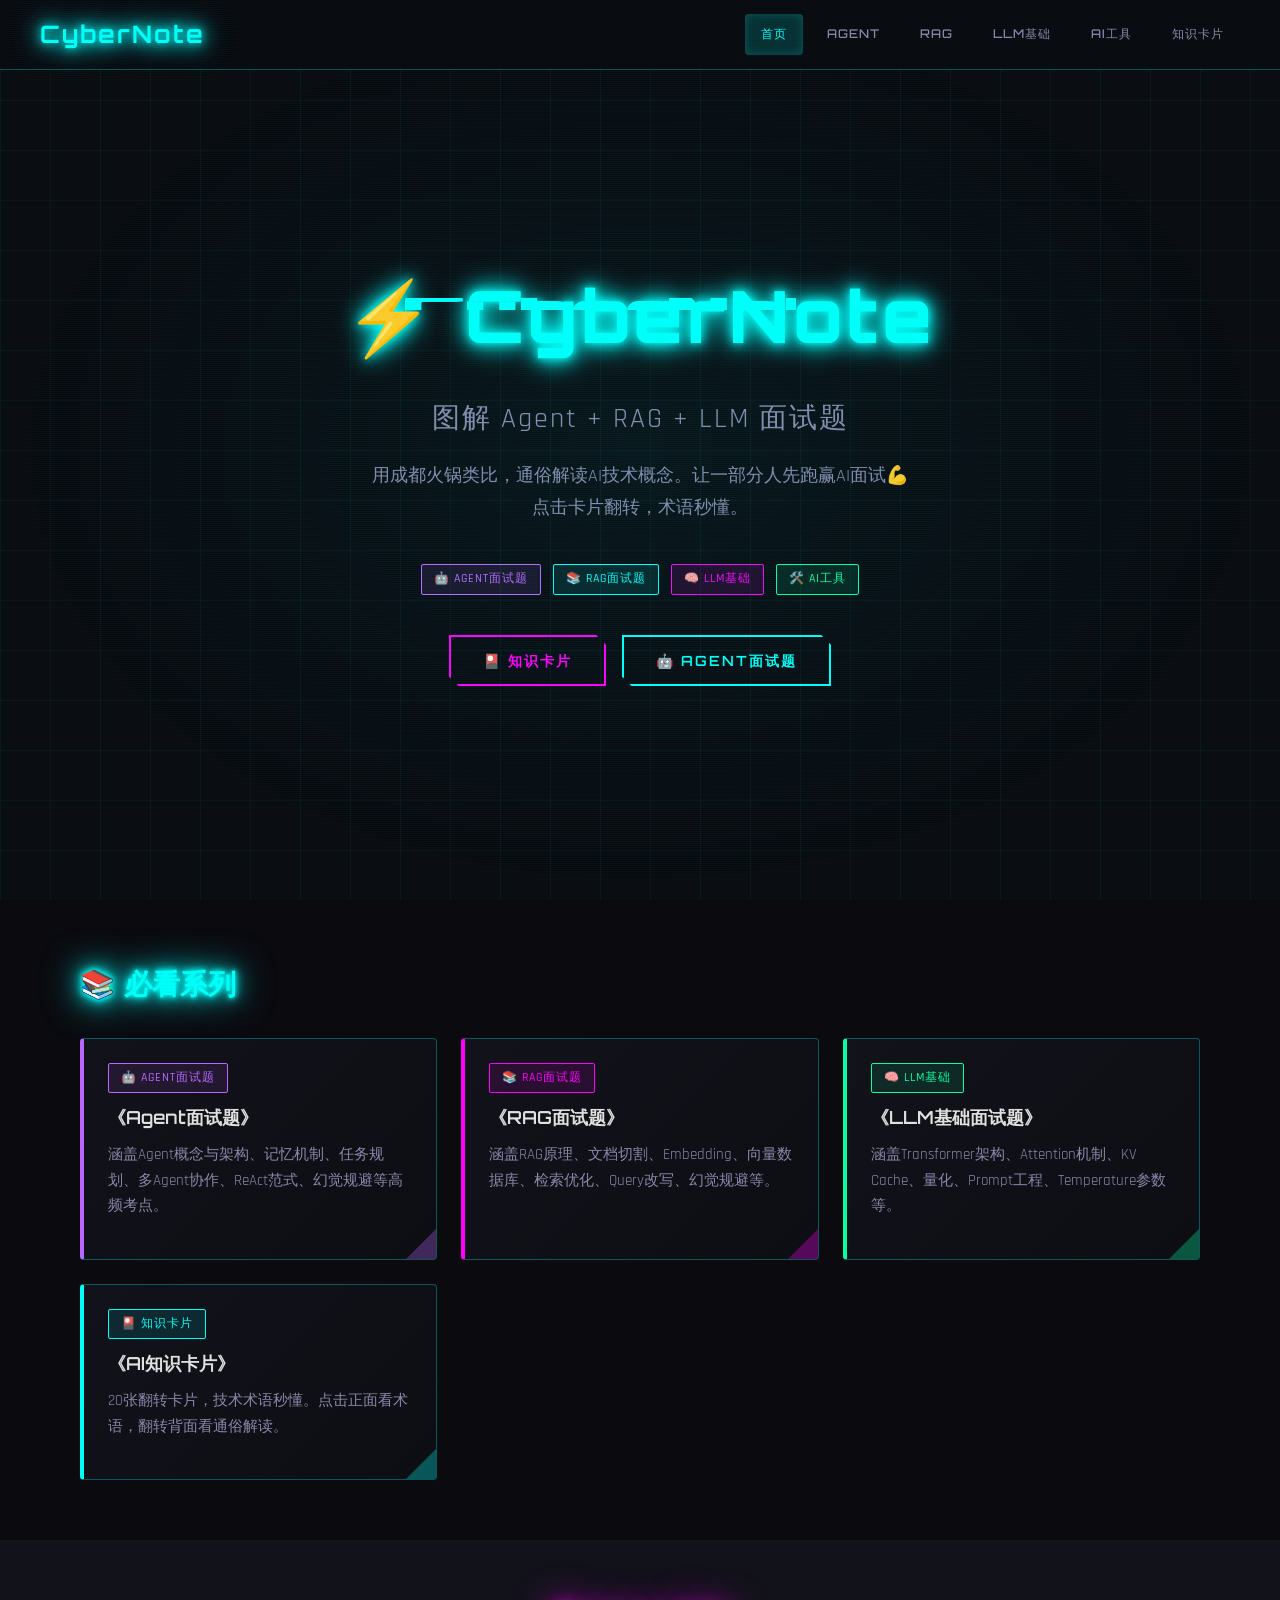
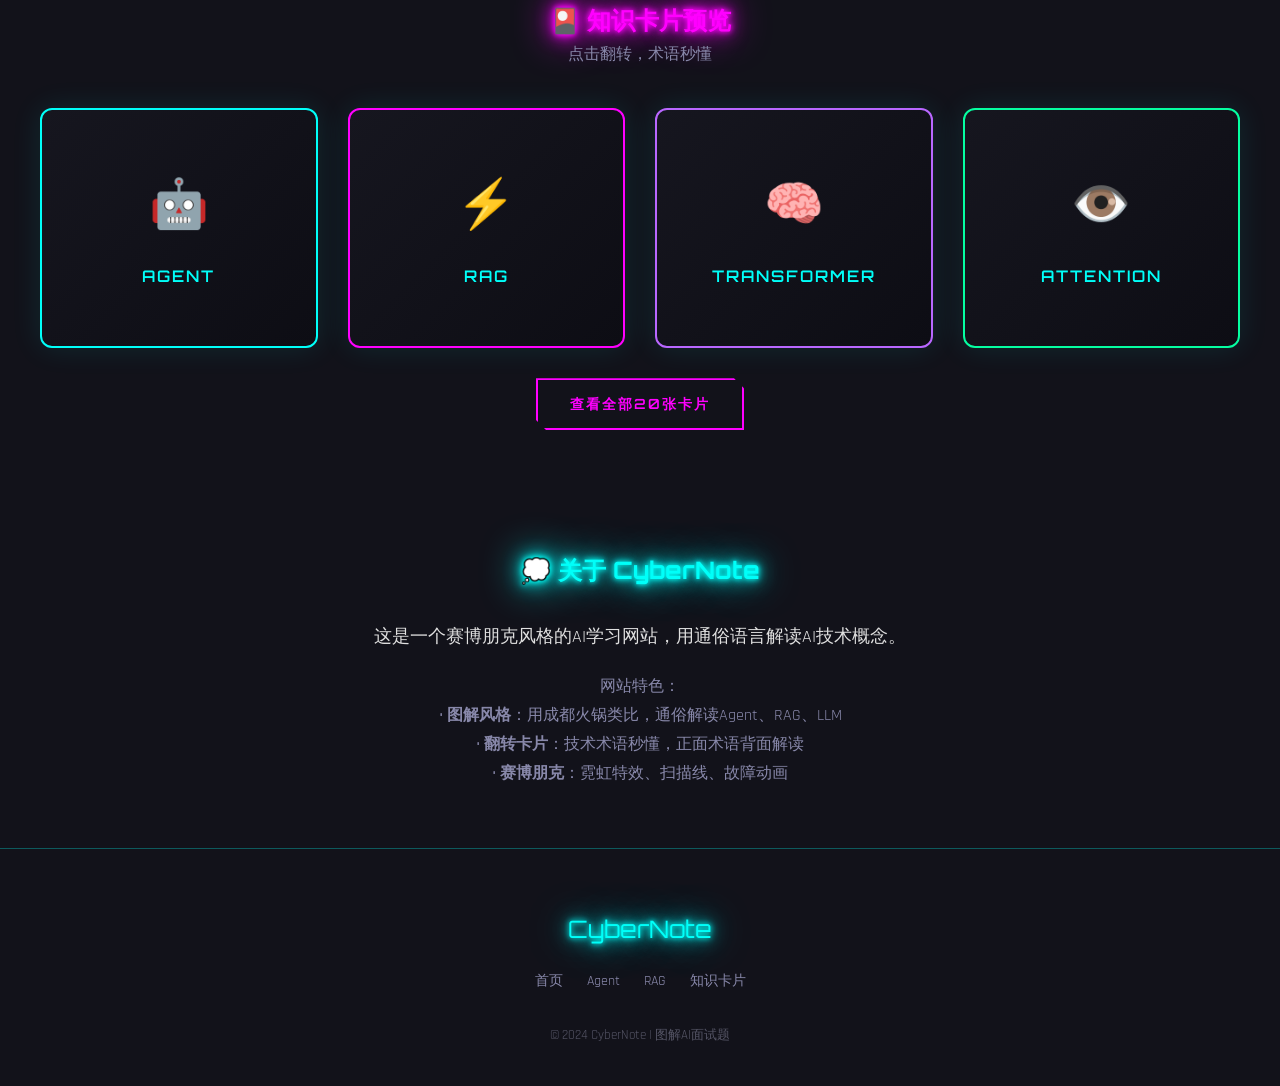
==== commit 75aa17ea: "feat: 新增Agent/RAG/LLM分类页面和20张知识卡片" ====
--- a/index.html
+++ b/index.html
@@ -3,8 +3,8 @@
 <head>
   <meta charset="UTF-8">
   <meta name="viewport" content="width=device-width, initial-scale=1.0">
-  <meta name="description" content="赛博朋克风格个人知识博客 - AI、科技、社会学、心理学">
-  <title>CyberNote | 知识博客</title>
+  <meta name="description" content="CyberNote - 赛博朋克风格AI学习网站，图解Agent、RAG、LLM面试题">
+  <title>CyberNote | 图解AI面试题</title>
 
   <!-- 样式 -->
   <link rel="stylesheet" href="css/cyberpunk.css">
@@ -24,174 +24,127 @@
     </div>
     <div class="nav-links">
       <a href="index.html" class="nav-link active">首页</a>
-      <a href="category.html?cat=ai" class="nav-link">AI</a>
-      <a href="category.html?cat=tech" class="nav-link">科技</a>
-      <a href="category.html?cat=sociology" class="nav-link">社会学</a>
-      <a href="category.html?cat=psychology" class="nav-link">心理学</a>
-      <a href="chengdu.html" class="nav-link">成都专栏</a>
-      <a href="knowledge.html" class="nav-link">知识卡片</a>
+      <a href="ai/agent.html" class="nav-link">Agent</a>
+      <a href="ai/rag.html" class="nav-link">RAG</a>
+      <a href="ai/llm.html" class="nav-link">LLM基础</a>
+      <a href="ai/tools.html" class="nav-link">AI工具</a>
+      <a href="ai/knowledge.html" class="nav-link">知识卡片</a>
     </div>
   </nav>
 
   <!-- Hero区域 -->
   <section class="hero">
-    <h1 class="hero-title glitch" data-text="CyberNote">CyberNote</h1>
-    <p class="hero-subtitle">AI · 科技 · 社会学 · 心理学</p>
+    <h1 class="hero-title glitch" data-text="CyberNote">⚡ CyberNote</h1>
+    <p class="hero-subtitle">图解 Agent + RAG + LLM 面试题</p>
     <p class="hero-desc">
-      一个赛博朋克风格的知识博客，记录AI技术解读、科技前沿、社会学观察与心理学实用技巧。
-      <br>成都本地视角，让知识落地生根。
+      用成都火锅类比，通俗解读AI技术概念。让一部分人先跑赢AI面试💪
+      <br>点击卡片翻转，术语秒懂。
     </p>
 
     <div class="hero-tags">
-      <span class="cyber-tag ai">AI 人工智能</span>
-      <span class="cyber-tag tech">科技前沿</span>
-      <span class="cyber-tag sociology">社会学观察</span>
-      <span class="cyber-tag psychology">心理学技巧</span>
+      <span class="cyber-tag ai">🤖 Agent面试题</span>
+      <span class="cyber-tag tech">📚 RAG面试题</span>
+      <span class="cyber-tag sociology">🧠 LLM基础</span>
+      <span class="cyber-tag psychology">🛠️ AI工具</span>
     </div>
 
     <div class="hero-cta">
-      <a href="#timeline" class="cyber-btn">探索时间线</a>
-      <a href="knowledge.html" class="cyber-btn cyber-btn-pink">知识卡片</a>
+      <a href="ai/knowledge.html" class="cyber-btn cyber-btn-pink">🎴 知识卡片</a>
+      <a href="ai/agent.html" class="cyber-btn">🤖 Agent面试题</a>
     </div>
   </section>
 
-  <!-- 分类导航 -->
-  <div class="category-nav" id="categoryNav">
-    <button class="category-btn active" data-category="all">全部文章</button>
-    <button class="category-btn" data-category="ai">AI人工智能</button>
-    <button class="category-btn" data-category="tech">科技前沿</button>
-    <button class="category-btn" data-category="sociology">社会学观察</button>
-    <button class="category-btn" data-category="psychology">心理学技巧</button>
-  </div>
+  <!-- 必看系列 -->
+  <section style="padding: 60px 40px; max-width: 1200px; margin: 0 auto;">
+    <h2 class="neon-text" style="font-family: 'Orbitron', sans-serif; font-size: 28px; margin-bottom: 30px;">📚 必看系列</h2>
 
-  <!-- 时间线作品集 -->
-  <section class="timeline-section" id="timeline">
-    <div class="timeline-header">
-      <h2 class="neon-text">时间线作品集</h2>
-      <p style="color: var(--text-secondary);">按时间倒序展示创作历程</p>
-    </div>
+    <div style="display: grid; grid-template-columns: repeat(auto-fill, minmax(350px, 1fr)); gap: 24px;">
+      <a href="ai/agent.html" class="article-card purple" style="text-decoration:none;">
+        <div class="article-meta">
+          <span class="cyber-tag ai">🤖 Agent面试题</span>
+        </div>
+        <h3 class="article-title">《Agent面试题》</h3>
+        <p class="article-excerpt">涵盖Agent概念与架构、记忆机制、任务规划、多Agent协作、ReAct范式、幻觉规避等高频考点。</p>
+      </a>
 
-    <div class="timeline-container" id="timelineContainer">
-      <!-- 文章将通过JS动态加载 -->
-      <div class="loading" id="loading">
-        <div class="loading-bar"></div>
-        <div class="loading-bar"></div>
-        <div class="loading-bar"></div>
-        <div class="loading-bar"></div>
-        <div class="loading-bar"></div>
-      </div>
+      <a href="ai/rag.html" class="article-card pink" style="text-decoration:none;">
+        <div class="article-meta">
+          <span class="cyber-tag sociology">📚 RAG面试题</span>
+        </div>
+        <h3 class="article-title">《RAG面试题》</h3>
+        <p class="article-excerpt">涵盖RAG原理、文档切割、Embedding、向量数据库、检索优化、Query改写、幻觉规避等。</p>
+      </a>
+
+      <a href="ai/llm.html" class="article-card green" style="text-decoration:none;">
+        <div class="article-meta">
+          <span class="cyber-tag psychology">🧠 LLM基础</span>
+        </div>
+        <h3 class="article-title">《LLM基础面试题》</h3>
+        <p class="article-excerpt">涵盖Transformer架构、Attention机制、KV Cache、量化、Prompt工程、Temperature参数等。</p>
+      </a>
+
+      <a href="ai/knowledge.html" class="article-card" style="text-decoration:none;">
+        <div class="article-meta">
+          <span class="cyber-tag tech">🎴 知识卡片</span>
+        </div>
+        <h3 class="article-title">《AI知识卡片》</h3>
+        <p class="article-excerpt">20张翻转卡片，技术术语秒懂。点击正面看术语，翻转背面看通俗解读。</p>
+      </a>
     </div>
   </section>
 
-  <!-- AI知识卡片预览 -->
-  <section class="knowledge-section">
-    <div class="knowledge-header">
-      <h2 class="neon-text-pink">AI知识卡片</h2>
-      <p style="color: var(--text-secondary);">技术术语通俗解读 · 点击翻转查看详解</p>
+  <!-- 知识卡片预览 -->
+  <section class="knowledge-section" style="padding: 60px 40px;">
+    <div class="knowledge-header" style="text-align: center; margin-bottom: 40px;">
+      <h2 class="neon-text-pink" style="font-family: 'Orbitron', sans-serif;">🎴 知识卡片预览</h2>
+      <p style="color: var(--text-secondary);">点击翻转，术语秒懂</p>
     </div>
 
-    <div class="knowledge-grid">
+    <div class="knowledge-grid" style="max-width: 1200px; margin: 0 auto; grid-template-columns: repeat(auto-fill, minmax(220px, 1fr));">
       <div class="knowledge-card">
         <div class="knowledge-card-inner">
-          <div class="knowledge-card-front">
-            <div class="knowledge-icon">🤖</div>
-            <div class="knowledge-title">LLM 大语言模型</div>
-          </div>
-          <div class="knowledge-card-back">
-            <p class="knowledge-desc">
-              Large Language Model，像ChatGPT这样的AI，能理解和生成人类语言。
-              把它想象成一个读过亿万本书的"超级阅读者"，能回答问题、写文章、甚至写代码。
-            </p>
-          </div>
+          <div class="knowledge-card-front"><div class="knowledge-icon">🤖</div><div class="knowledge-title">Agent</div></div>
+          <div class="knowledge-card-back"><p class="knowledge-desc">智能代理。能"做事"的AI，像火锅店的智能服务员。</p></div>
         </div>
       </div>
-
       <div class="knowledge-card">
         <div class="knowledge-card-inner">
-          <div class="knowledge-card-front">
-            <div class="knowledge-icon">🎯</div>
-            <div class="knowledge-title">Fine-tuning 微调</div>
-          </div>
-          <div class="knowledge-card-back">
-            <p class="knowledge-desc">
-              就像给AI"上专业课"，在通用能力基础上，针对特定领域（如医疗、法律）进行额外训练，
-              让它在该领域表现更专业。
-            </p>
-          </div>
+          <div class="knowledge-card-front" style="border-color: var(--neon-pink);"><div class="knowledge-icon">⚡</div><div class="knowledge-title">RAG</div></div>
+          <div class="knowledge-card-back"><p class="knowledge-desc">检索增强生成。AI先"翻书"再回答，答案更准确。</p></div>
         </div>
       </div>
-
       <div class="knowledge-card">
         <div class="knowledge-card-inner">
-          <div class="knowledge-card-front">
-            <div class="knowledge-icon">⚡</div>
-            <div class="knowledge-title">RAG 检索增强生成</div>
-          </div>
-          <div class="knowledge-card-back">
-            <p class="knowledge-desc">
-              Retrieval-Augmented Generation，AI先去"查资料"，再回答问题。
-              像考试时允许翻书，答案更准确、更有依据。
-            </p>
-          </div>
+          <div class="knowledge-card-front" style="border-color: var(--neon-purple);"><div class="knowledge-icon">🧠</div><div class="knowledge-title">Transformer</div></div>
+          <div class="knowledge-card-back"><p class="knowledge-desc">AI的核心"大脑结构"，像同时关注锅里的肉和朋友的聊天。</p></div>
         </div>
       </div>
-
       <div class="knowledge-card">
         <div class="knowledge-card-inner">
-          <div class="knowledge-card-front">
-            <div class="knowledge-icon">🧠</div>
-            <div class="knowledge-title">Transformer架构</div>
-          </div>
-          <div class="knowledge-card-back">
-            <p class="knowledge-desc">
-              AI模型的核心"大脑结构"，通过"注意力机制"理解上下文关系。
-              想象读书时，你能同时关注这句话和前面的关键词，Transformer就是这样"理解"文本的。
-            </p>
-          </div>
+          <div class="knowledge-card-front" style="border-color: var(--neon-green);"><div class="knowledge-icon">👁️</div><div class="knowledge-title">Attention</div></div>
+          <div class="knowledge-card-back"><p class="knowledge-desc">注意力机制。让AI知道"重点看哪里"。</p></div>
         </div>
       </div>
     </div>
 
-    <div style="text-align: center; margin-top: 40px;">
-      <a href="knowledge.html" class="cyber-btn cyber-btn-pink">查看全部知识卡片</a>
+    <div style="text-align: center; margin-top: 30px;">
+      <a href="ai/knowledge.html" class="cyber-btn cyber-btn-pink">查看全部20张卡片</a>
     </div>
   </section>
 
-  <!-- 成都本地专栏预览 -->
-  <section class="chengdu-section">
-    <div class="chengdu-header">
-      <h2 class="neon-text-pink">成都本地专栏</h2>
-      <p style="color: var(--text-secondary);">科技动态 · 社会观察 · 地域特色</p>
-    </div>
-
-    <div class="chengdu-grid">
-      <div class="chengdu-card">
-        <div class="chengdu-card-icon">🏢</div>
-        <h3>成都AI企业观察</h3>
-        <p>成都科技园区AI企业落地案例，从游戏AI到医疗影像，探索AI在成都的多元应用场景。</p>
-      </div>
-
-      <div class="chengdu-card">
-        <div class="chengdu-card-icon">🏘️</div>
-        <h3>社区治理实践</h3>
-        <p>成都老旧小区改造、智慧社区建设观察，数字化治理在成都社区的落地经验。</p>
-      </div>
-
-      <div class="chengdu-card">
-        <div class="chengdu-card-icon">🍜</div>
-        <h3>消费习惯洞察</h3>
-        <p>成都人消费习惯背后的社会学分析，从火锅文化到网红经济，解读成都消费密码。</p>
-      </div>
-
-      <div class="chengdu-card">
-        <div class="chengdu-card-icon">🧘</div>
-        <h3>年轻人心理画像</h3>
-        <p>成都年轻人心理健康观察，从"躺平"到"巴适"，解读成都青年的心理状态。</p>
-      </div>
-    </div>
-
-    <div style="text-align: center; margin-top: 40px;">
-      <a href="chengdu.html" class="cyber-btn">进入成都专栏</a>
+  <!-- 关于网站 -->
+  <section style="padding: 60px 40px; background: var(--bg-secondary);">
+    <div style="max-width: 800px; margin: 0 auto; text-align: center;">
+      <h2 class="neon-text" style="font-family: 'Orbitron', sans-serif; margin-bottom: 30px;">💭 关于 CyberNote</h2>
+      <p style="color: var(--text-primary); font-size: 18px; line-height: 1.8; margin-bottom: 20px;">
+        这是一个赛博朋克风格的AI学习网站，用通俗语言解读AI技术概念。
+      </p>
+      <p style="color: var(--text-secondary); font-size: 16px; line-height: 1.8;">
+        网站特色：
+        <br>• <strong>图解风格</strong>：用成都火锅类比，通俗解读Agent、RAG、LLM
+        <br>• <strong>翻转卡片</strong>：技术术语秒懂，正面术语背面解读
+        <br>• <strong>赛博朋克</strong>：霓虹特效、扫描线、故障动画
+      </p>
     </div>
   </section>
 
@@ -202,12 +155,12 @@
     </div>
     <div class="footer-links">
       <a href="index.html" class="footer-link">首页</a>
-      <a href="category.html?cat=ai" class="footer-link">AI专栏</a>
-      <a href="knowledge.html" class="footer-link">知识卡片</a>
-      <a href="chengdu.html" class="footer-link">成都专栏</a>
+      <a href="ai/agent.html" class="footer-link">Agent</a>
+      <a href="ai/rag.html" class="footer-link">RAG</a>
+      <a href="ai/knowledge.html" class="footer-link">知识卡片</a>
     </div>
     <p class="footer-copyright">
-      © 2024 CyberNote | 赛博朋克风格知识博客
+      © 2024 CyberNote | 图解AI面试题
     </p>
   </footer>
 
